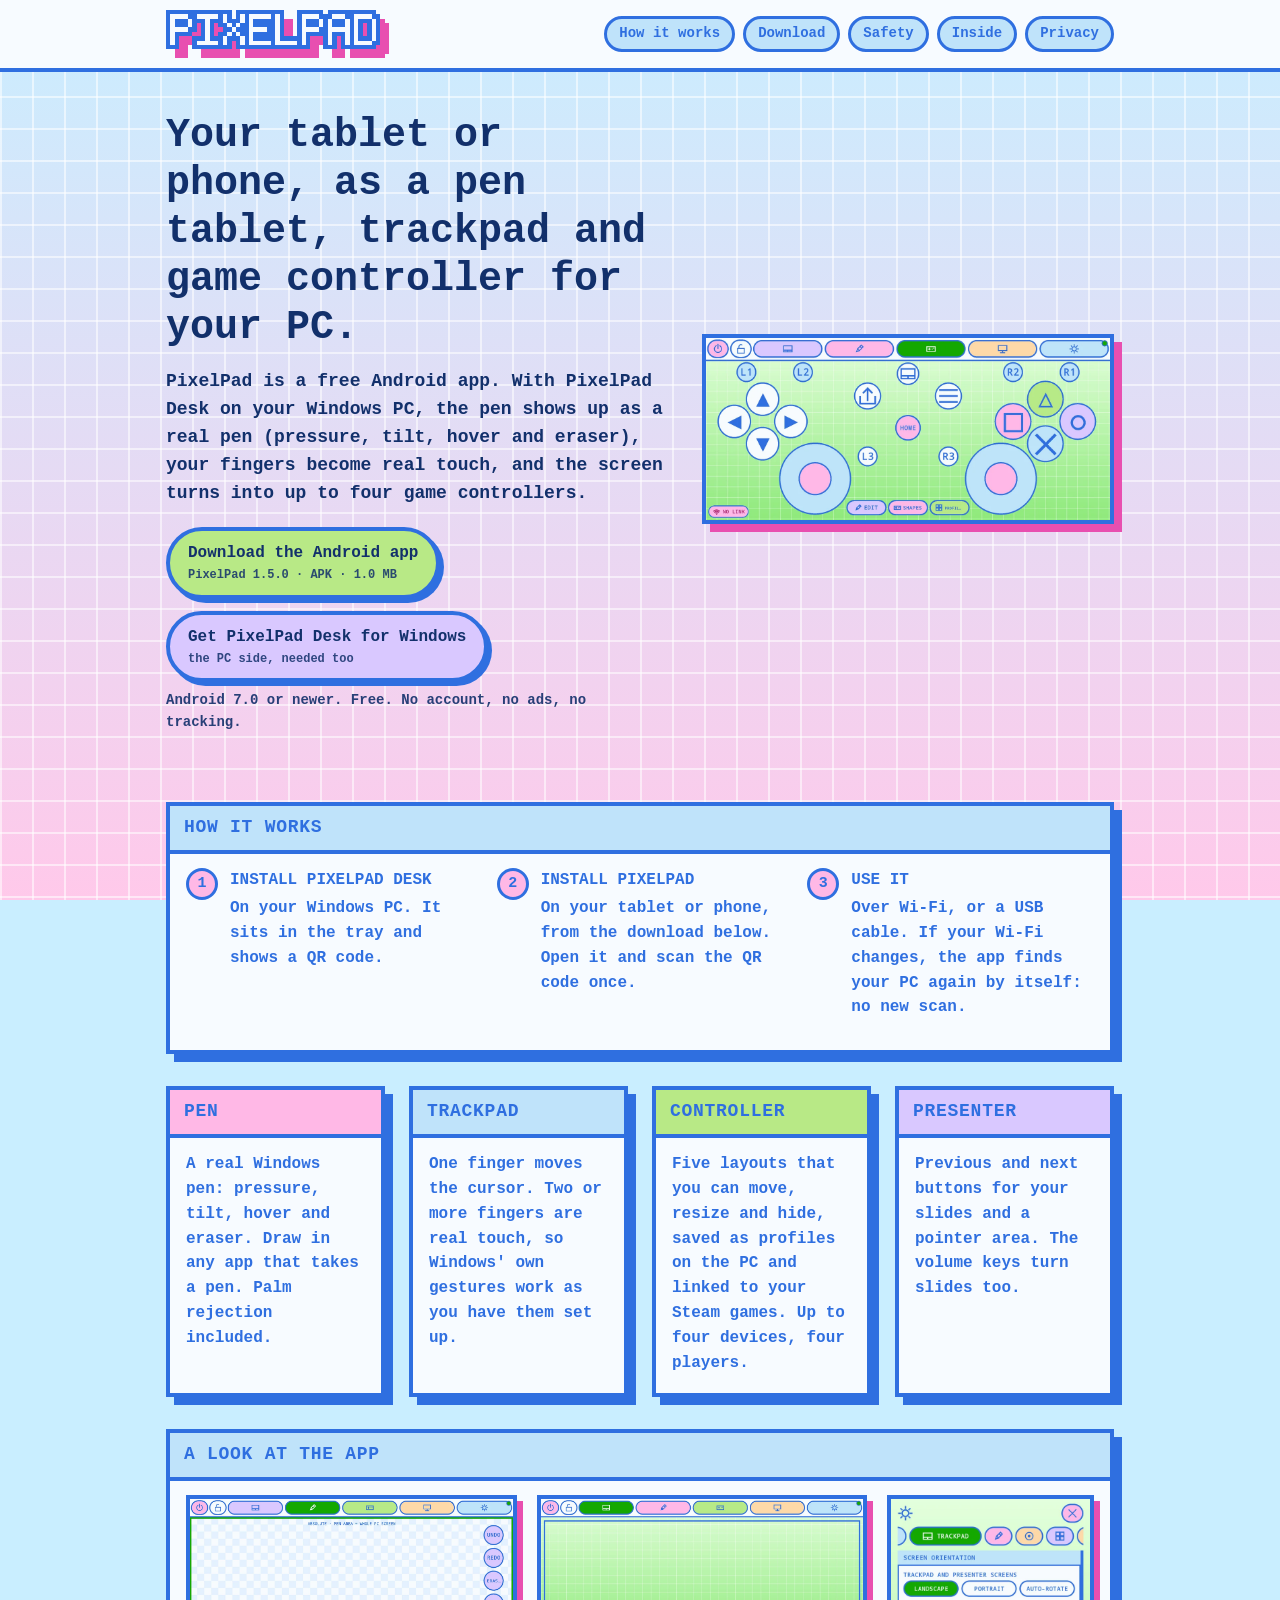
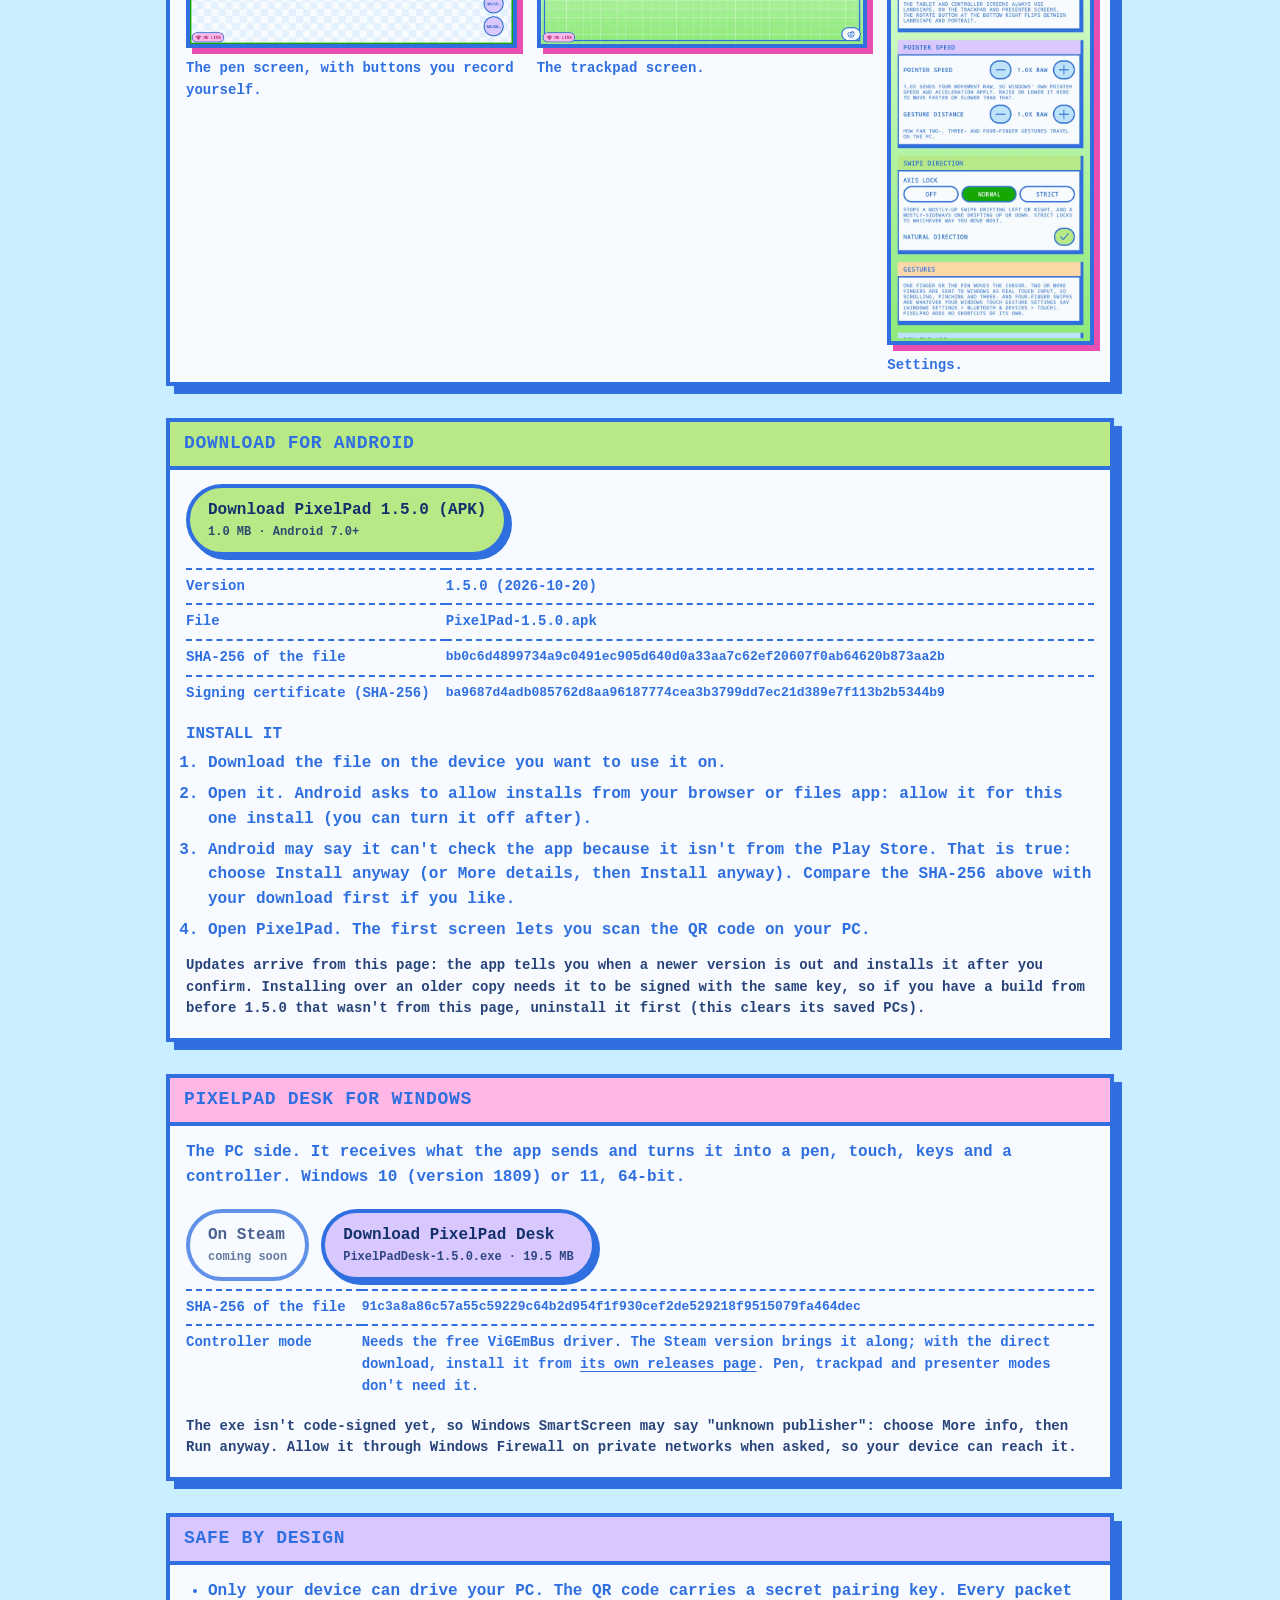
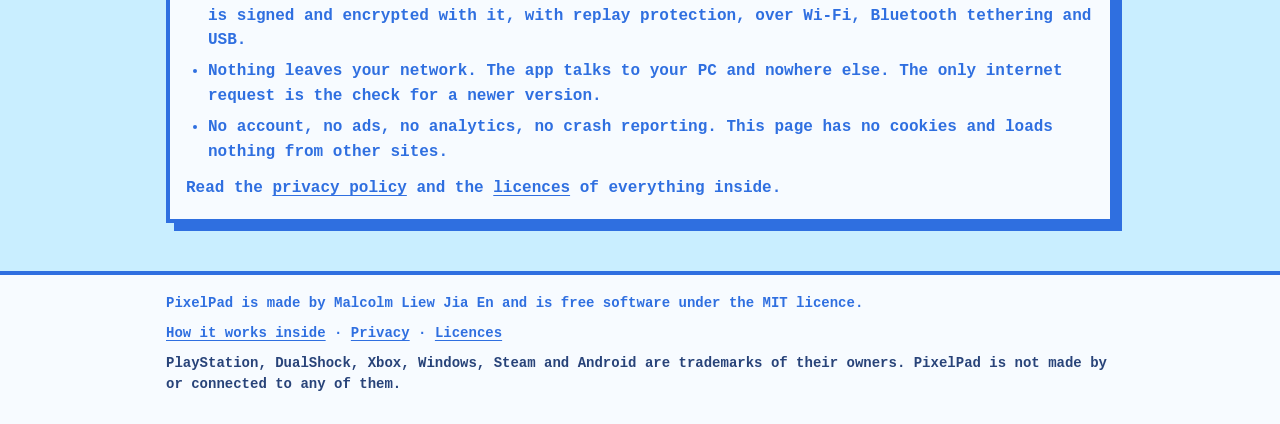
==== docs/pixelpad/index.html @ fdeb503b "PixelPad 1.5.0: project page, downloads and update feed at /pixelpad/; refreshed the portfolio entry" ====
<!doctype html>
<html lang="en">
<head>
<meta charset="utf-8">
<meta name="viewport" content="width=device-width, initial-scale=1">
<title>PixelPad: your tablet as a pen tablet, trackpad and controller</title>
<meta name="description" content="PixelPad is a free Android app that turns a tablet or phone into a pen tablet, trackpad, game controller and presenter clicker for your Windows PC. Download the APK.">
<meta property="og:title" content="PixelPad">
<meta property="og:description" content="Your Android tablet or phone as a pen tablet, trackpad, game controller and presenter clicker for your PC.">
<meta property="og:image" content="https://liewjiaen.com/pixelpad/img/og.png">
<meta property="og:type" content="website">
<link rel="icon" type="image/png" href="img/favicon.png">
<link rel="stylesheet" href="style.css">
</head>
<body>
<header class="top"><div class="wrap">
  <a href="./"><img src="img/logo.png" alt="PixelPad" width="222" height="48"></a>
  <nav aria-label="Page sections"><a href="#how">How it works</a><a href="#download">Download</a><a href="#safe">Safety</a><a href="architecture.html">Inside</a><a href="privacy.html">Privacy</a></nav>
</div></header>

<main class="wrap">
  <div class="hero">
    <div>
      <h1>Your tablet or phone, as a pen tablet, trackpad and game controller for your PC.</h1>
      <p class="lead">PixelPad is a free Android app. With PixelPad Desk on your Windows PC, the pen shows up as a real pen (pressure, tilt, hover and eraser), your fingers become real touch, and the screen turns into up to four game controllers.</p>
      <div class="buttons">
        <a class="btn" href="PixelPad-1.5.0.apk" download>Download the Android app<small>PixelPad 1.5.0 · APK · 1.0 MB</small></a>
        <a class="btn alt" href="#windows">Get PixelPad Desk for Windows<small>the PC side, needed too</small></a>
      </div>
      <p class="note">Android 7.0 or newer. Free. No account, no ads, no tracking.</p>
    </div>
    <img class="shot" src="img/controller.webp" width="1200" height="540" alt="PixelPad's controller screen: a pastel pixel-style gamepad with two sticks, a d-pad, four round buttons and shoulder buttons.">
  </div>

  <section id="how" aria-labelledby="how-h">
    <div class="card"><header><h2 id="how-h">How it works</h2></header><div class="body">
      <div class="grid three">
        <div class="step"><b class="n">1</b><div><h3>Install PixelPad Desk</h3><p>On your Windows PC. It sits in the tray and shows a QR code.</p></div></div>
        <div class="step"><b class="n">2</b><div><h3>Install PixelPad</h3><p>On your tablet or phone, from the download below. Open it and scan the QR code once.</p></div></div>
        <div class="step"><b class="n">3</b><div><h3>Use it</h3><p>Over Wi-Fi, or a USB cable. If your Wi-Fi changes, the app finds your PC again by itself: no new scan.</p></div></div>
      </div>
    </div></div>
  </section>

  <section aria-label="What it does">
    <div class="grid four">
      <div class="card pink"><header><h2>Pen</h2></header><div class="body"><p>A real Windows pen: pressure, tilt, hover and eraser. Draw in any app that takes a pen. Palm rejection included.</p></div></div>
      <div class="card"><header><h2>Trackpad</h2></header><div class="body"><p>One finger moves the cursor. Two or more fingers are real touch, so Windows' own gestures work as you have them set up.</p></div></div>
      <div class="card green"><header><h2>Controller</h2></header><div class="body"><p>Five layouts that you can move, resize and hide, saved as profiles on the PC and linked to your Steam games. Up to four devices, four players.</p></div></div>
      <div class="card lilac"><header><h2>Presenter</h2></header><div class="body"><p>Previous and next buttons for your slides and a pointer area. The volume keys turn slides too.</p></div></div>
    </div>
  </section>

  <section id="screens" aria-labelledby="screens-h">
    <div class="card"><header><h2 id="screens-h">A look at the app</h2></header><div class="body">
      <div class="shots">
        <figure><img src="img/pen.webp" width="1200" height="540" loading="lazy" alt="The pen screen: a checkerboard canvas area with undo, redo, eraser and brush buttons on the right."><figcaption>The pen screen, with buttons you record yourself.</figcaption></figure>
        <figure><img src="img/trackpad.webp" width="1200" height="540" loading="lazy" alt="The trackpad screen: a large pastel pad inside a blue frame."><figcaption>The trackpad screen.</figcaption></figure>
        <figure><img src="img/settings.webp" width="540" height="1200" loading="lazy" alt="Settings: pointer speed, swipe direction and gestures, in pastel cards."><figcaption>Settings.</figcaption></figure>
      </div>
    </div></div>
  </section>

  <section id="download" aria-labelledby="dl-h">
    <div class="card green"><header><h2 id="dl-h">Download for Android</h2></header><div class="body">
      <p><a class="btn" href="PixelPad-1.5.0.apk" download>Download PixelPad 1.5.0 (APK)<small>1.0 MB · Android 7.0+</small></a></p>
      <table class="facts">
        <tr><td>Version</td><td>1.5.0 (2026-10-20)</td></tr>
        <tr><td>File</td><td>PixelPad-1.5.0.apk</td></tr>
        <tr><td>SHA-256 of the file</td><td class="hash">bb0c6d4899734a9c0491ec905d640d0a33aa7c62ef20607f0ab64620b873aa2b</td></tr>
        <tr><td>Signing certificate (SHA-256)</td><td class="hash">ba9687d4adb085762d8aa96187774cea3b3799dd7ec21d389e7f113b2b5344b9</td></tr>
      </table>
      <h3>Install it</h3>
      <ol>
        <li>Download the file on the device you want to use it on.</li>
        <li>Open it. Android asks to allow installs from your browser or files app: allow it for this one install (you can turn it off after).</li>
        <li>Android may say it can't check the app because it isn't from the Play Store. That is true: choose <b>Install anyway</b> (or <b>More details</b>, then <b>Install anyway</b>). Compare the SHA-256 above with your download first if you like.</li>
        <li>Open PixelPad. The first screen lets you scan the QR code on your PC.</li>
      </ol>
      <p class="note">Updates arrive from this page: the app tells you when a newer version is out and installs it after you confirm. Installing over an older copy needs it to be signed with the same key, so if you have a build from before 1.5.0 that wasn't from this page, uninstall it first (this clears its saved PCs).</p>
    </div></div>
  </section>

  <section id="windows" aria-labelledby="win-h">
    <div class="card pink"><header><h2 id="win-h">PixelPad Desk for Windows</h2></header><div class="body">
      <p>The PC side. It receives what the app sends and turns it into a pen, touch, keys and a controller. Windows 10 (version 1809) or 11, 64-bit.</p>
      <div class="buttons">
        <span class="btn off" aria-disabled="true">On Steam<small>coming soon</small></span>
        <a class="btn alt" href="PixelPadDesk-1.5.0.exe" download>Download PixelPad Desk<small>PixelPadDesk-1.5.0.exe · 19.5 MB</small></a>
      </div>
      <table class="facts">
        <tr><td>SHA-256 of the file</td><td class="hash">91c3a8a86c57a55c59229c64b2d954f1f930cef2de529218f9515079fa464dec</td></tr>
        <tr><td>Controller mode</td><td>Needs the free ViGEmBus driver. The Steam version brings it along; with the direct download, install it from <a href="https://github.com/nefarius/ViGEmBus/releases">its own releases page</a>. Pen, trackpad and presenter modes don't need it.</td></tr>
      </table>
      <p class="note">The exe isn't code-signed yet, so Windows SmartScreen may say "unknown publisher": choose <b>More info</b>, then <b>Run anyway</b>. Allow it through Windows Firewall on private networks when asked, so your device can reach it.</p>
    </div></div>
  </section>

  <section id="safe" aria-labelledby="safe-h">
    <div class="card lilac"><header><h2 id="safe-h">Safe by design</h2></header><div class="body">
      <ul>
        <li><b>Only your device can drive your PC.</b> The QR code carries a secret pairing key. Every packet is signed and encrypted with it, with replay protection, over Wi-Fi, Bluetooth tethering and USB.</li>
        <li><b>Nothing leaves your network.</b> The app talks to your PC and nowhere else. The only internet request is the check for a newer version.</li>
        <li><b>No account, no ads, no analytics, no crash reporting.</b> This page has no cookies and loads nothing from other sites.</li>
      </ul>
      <p>Read the <a href="privacy.html">privacy policy</a> and the <a href="THIRD-PARTY-NOTICES.txt">licences</a> of everything inside.</p>
    </div></div>
  </section>
</main>

<footer class="bottom"><div class="wrap">
  <span>PixelPad is made by Malcolm Liew Jia En and is free software under the MIT licence.</span>
  <span><a href="architecture.html">How it works inside</a> · <a href="privacy.html">Privacy</a> · <a href="THIRD-PARTY-NOTICES.txt">Licences</a></span>
  <span class="note">PlayStation, DualShock, Xbox, Windows, Steam and Android are trademarks of their owners. PixelPad is not made by or connected to any of them.</span>
</div></footer>
</body>
</html>
---- docs/pixelpad/style.css ----
:root {
  --ink: #2f6fe0; --ink-dark: #12306b; --paper: #f7fbff; --pink: #ffb8e6; --hot: #e84fb0; --green: #b8e986; --baby: #bfe3fa; --lilac: #d9c8ff; --peach: #ffd9a8;
  --sky: #c9eeff; --blush: #ffc9ea;
  --mono: "Courier New", Courier, monospace;
}
* { box-sizing: border-box; }
html { scroll-behavior: smooth; }
body {
  margin: 0; font: bold 16px/1.55 var(--mono); color: var(--ink); background-color: var(--sky);
  background-image: linear-gradient(rgba(255,255,255,.55) 2px, transparent 2px), linear-gradient(90deg, rgba(255,255,255,.55) 2px, transparent 2px), linear-gradient(var(--sky), var(--blush));
  background-size: 32px 32px, 32px 32px, 100% 100%; background-attachment: fixed;
}
a { color: var(--ink); text-underline-offset: 3px; }
a:hover { color: var(--hot); }
.wrap { max-width: 980px; margin: 0 auto; padding: 0 16px; }
header.top { background: var(--paper); border-bottom: 4px solid var(--ink); }
header.top .wrap { display: flex; align-items: center; justify-content: space-between; gap: 16px; padding-top: 10px; padding-bottom: 10px; flex-wrap: wrap; }
header.top img { height: 48px; width: auto; image-rendering: pixelated; display: block; }
nav { display: flex; gap: 8px; flex-wrap: wrap; }
nav a { text-decoration: none; border: 3px solid var(--ink); background: var(--baby); padding: 4px 12px; border-radius: 999px; font-size: 14px; }
nav a:hover { background: var(--pink); color: var(--ink); }
h1 { font-size: clamp(24px, 4.4vw, 40px); line-height: 1.2; margin: 0 0 16px; color: var(--ink-dark); }
h2 { margin: 0; font-size: 18px; letter-spacing: .04em; text-transform: uppercase; }
h3 { margin: 0 0 4px; font-size: 16px; text-transform: uppercase; }
p { margin: 0 0 12px; }
.hero { padding: 40px 0 24px; display: grid; grid-template-columns: 1.1fr .9fr; gap: 32px; align-items: center; }
.hero .lead { font-size: 18px; color: var(--ink-dark); }
.hero img.shot { width: 100%; height: auto; border: 4px solid var(--ink); box-shadow: 8px 8px 0 var(--hot); background: var(--paper); display: block; }
.buttons { display: flex; flex-wrap: wrap; gap: 12px; margin: 20px 0 8px; }
.btn { display: inline-block; text-decoration: none; border: 4px solid var(--ink); background: var(--green); color: var(--ink-dark); padding: 10px 18px; border-radius: 999px; box-shadow: 4px 4px 0 var(--ink); }
.btn small { display: block; font-size: 12px; font-weight: bold; opacity: .85; }
.btn.alt { background: var(--lilac); }
.btn:hover { background: var(--hot); color: var(--paper); }
.btn.off { background: var(--paper); box-shadow: none; opacity: .75; cursor: default; }
.btn.off:hover { background: var(--paper); color: var(--ink-dark); }
.note { font-size: 14px; color: var(--ink-dark); opacity: .9; }
section { margin: 32px 0; }
.card { background: var(--paper); border: 4px solid var(--ink); box-shadow: 8px 8px 0 var(--ink); }
.card > header { padding: 8px 14px; border-bottom: 4px solid var(--ink); background: var(--baby); }
.card > .body { padding: 14px 16px 6px; }
.card.pink > header { background: var(--pink); } .card.green > header { background: var(--green); } .card.lilac > header { background: var(--lilac); } .card.peach > header { background: var(--peach); }
.grid { display: grid; gap: 24px; }
.grid.two { grid-template-columns: repeat(2, 1fr); } .grid.three { grid-template-columns: repeat(3, 1fr); } .grid.four { grid-template-columns: repeat(4, 1fr); }
.step { display: flex; gap: 12px; align-items: flex-start; margin-bottom: 12px; }
.step b.n { flex: none; width: 32px; height: 32px; border: 3px solid var(--ink); border-radius: 50%; background: var(--pink); display: grid; place-items: center; font-size: 15px; }
.shots { display: grid; grid-template-columns: 1.6fr 1.6fr 1fr; gap: 20px; align-items: start; }
.shots figure { margin: 0; }
.shots img { width: 100%; height: auto; display: block; border: 4px solid var(--ink); box-shadow: 6px 6px 0 var(--hot); background: var(--paper); }
.shots figcaption { margin-top: 10px; font-size: 14px; }
table.facts { border-collapse: collapse; width: 100%; font-size: 14px; margin-bottom: 12px; }
table.facts td { border-top: 2px dashed var(--ink); padding: 6px 8px 6px 0; vertical-align: top; }
table.facts td:first-child { white-space: nowrap; width: 1%; padding-right: 16px; }
code, .hash { font-family: var(--mono); word-break: break-all; font-size: 13px; }
ol, ul { padding-left: 22px; margin: 0 0 12px; } li { margin-bottom: 6px; }
footer.bottom { margin-top: 48px; background: var(--paper); border-top: 4px solid var(--ink); padding: 18px 0 28px; font-size: 14px; }
footer.bottom .wrap { display: flex; flex-wrap: wrap; gap: 8px 24px; justify-content: space-between; }
@media (max-width: 760px) {
  .hero, .grid.two, .grid.three, .grid.four, .shots { grid-template-columns: 1fr; }
  .hero { padding-top: 24px; }
  .shots figure:nth-child(3) { max-width: 260px; }
}
@media (prefers-reduced-motion: reduce) { html { scroll-behavior: auto; } }

/* architecture page */
.diagram { margin: 8px 0 20px; padding: 12px; background: var(--paper); border: 3px solid var(--ink); overflow-x: auto; }
.diagram pre.mermaid { margin: 0; font: 13px/1.4 var(--mono); white-space: pre; color: var(--ink-dark); text-align: center; }
.diagram svg { max-width: none; height: auto; }
table.grid-table { border-collapse: collapse; width: 100%; font-size: 14px; margin: 8px 0 16px; }
table.grid-table th, table.grid-table td { border: 2px solid var(--ink); padding: 6px 10px; vertical-align: top; text-align: left; }
table.grid-table th { background: var(--baby); }
.toc { display: flex; flex-wrap: wrap; gap: 8px; margin: 0 0 8px; }
.toc a { text-decoration: none; border: 3px solid var(--ink); background: var(--baby); padding: 4px 12px; border-radius: 999px; font-size: 14px; }
.toc a:hover { background: var(--pink); }
h2.sec { font-size: 22px; margin: 0 0 10px; color: var(--ink-dark); text-transform: none; letter-spacing: 0; }
h3.flow { margin: 22px 0 6px; font-size: 16px; text-transform: none; color: var(--ink-dark); }
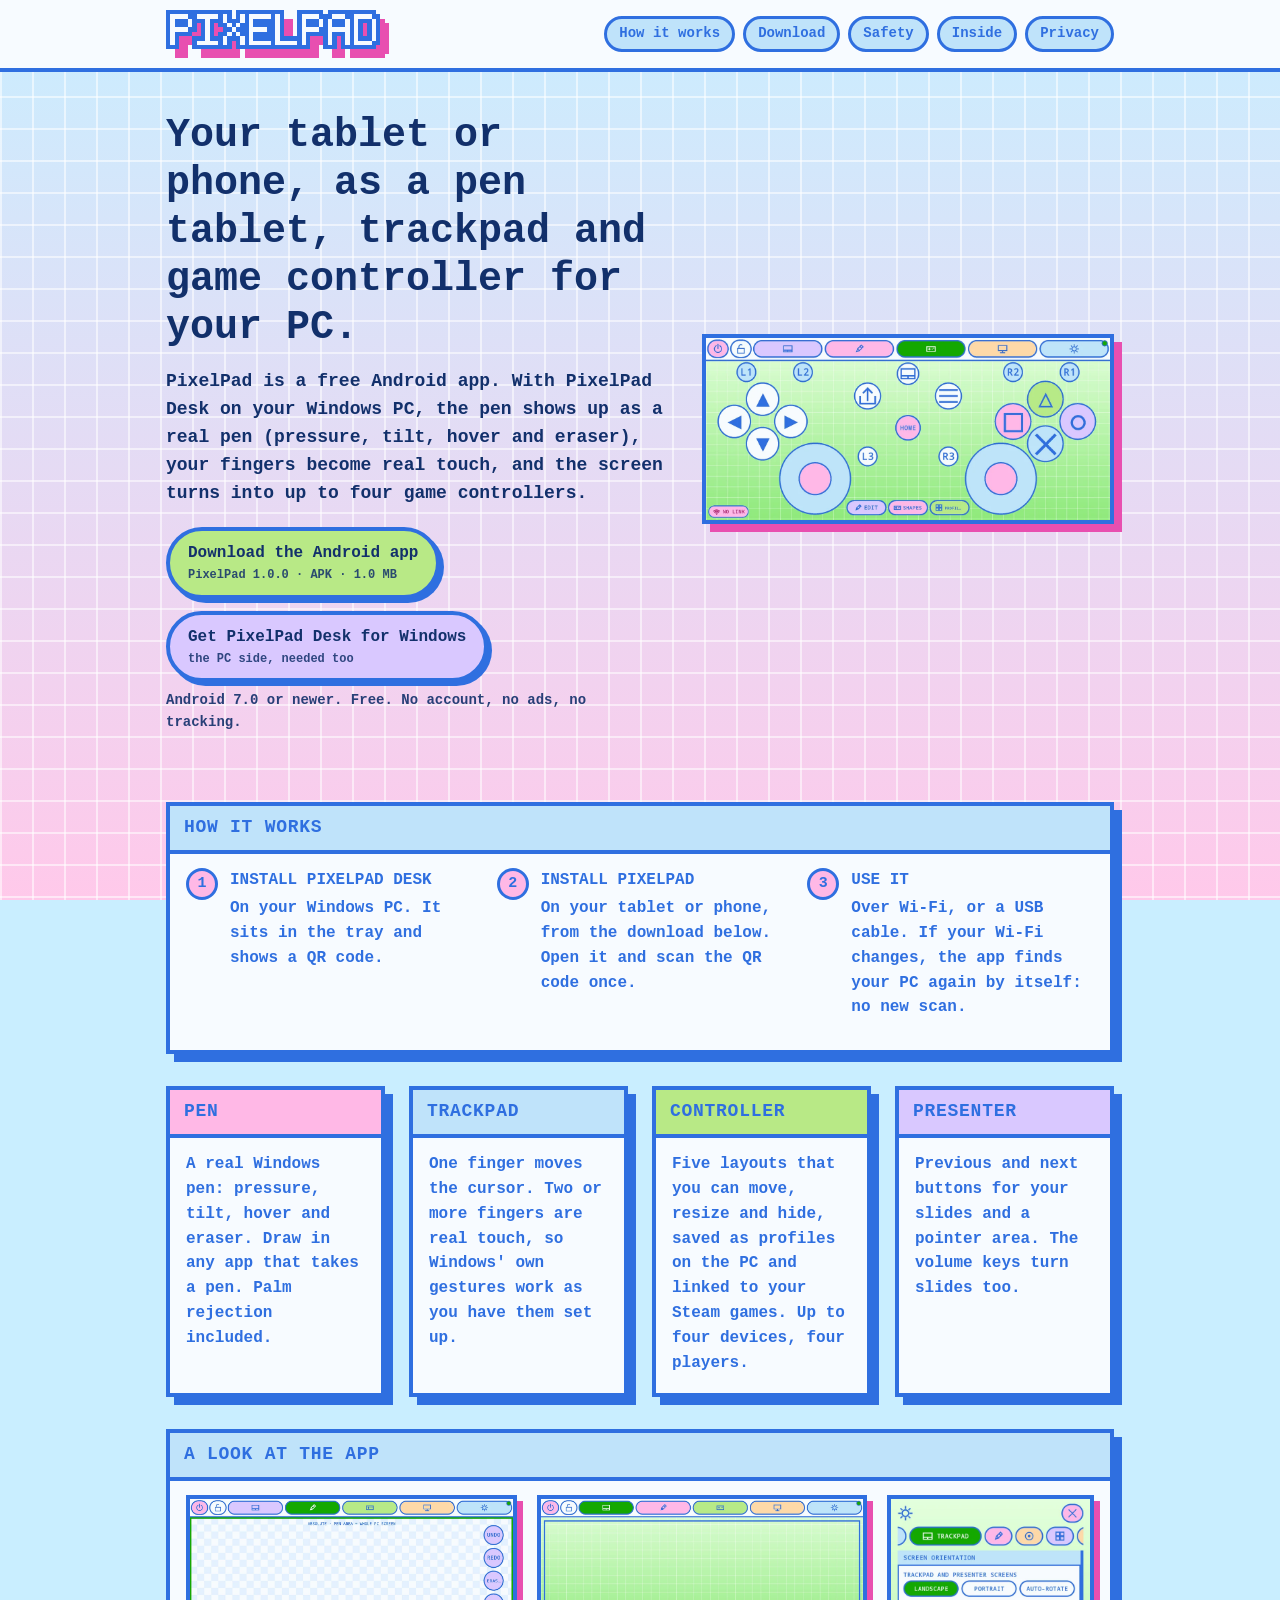
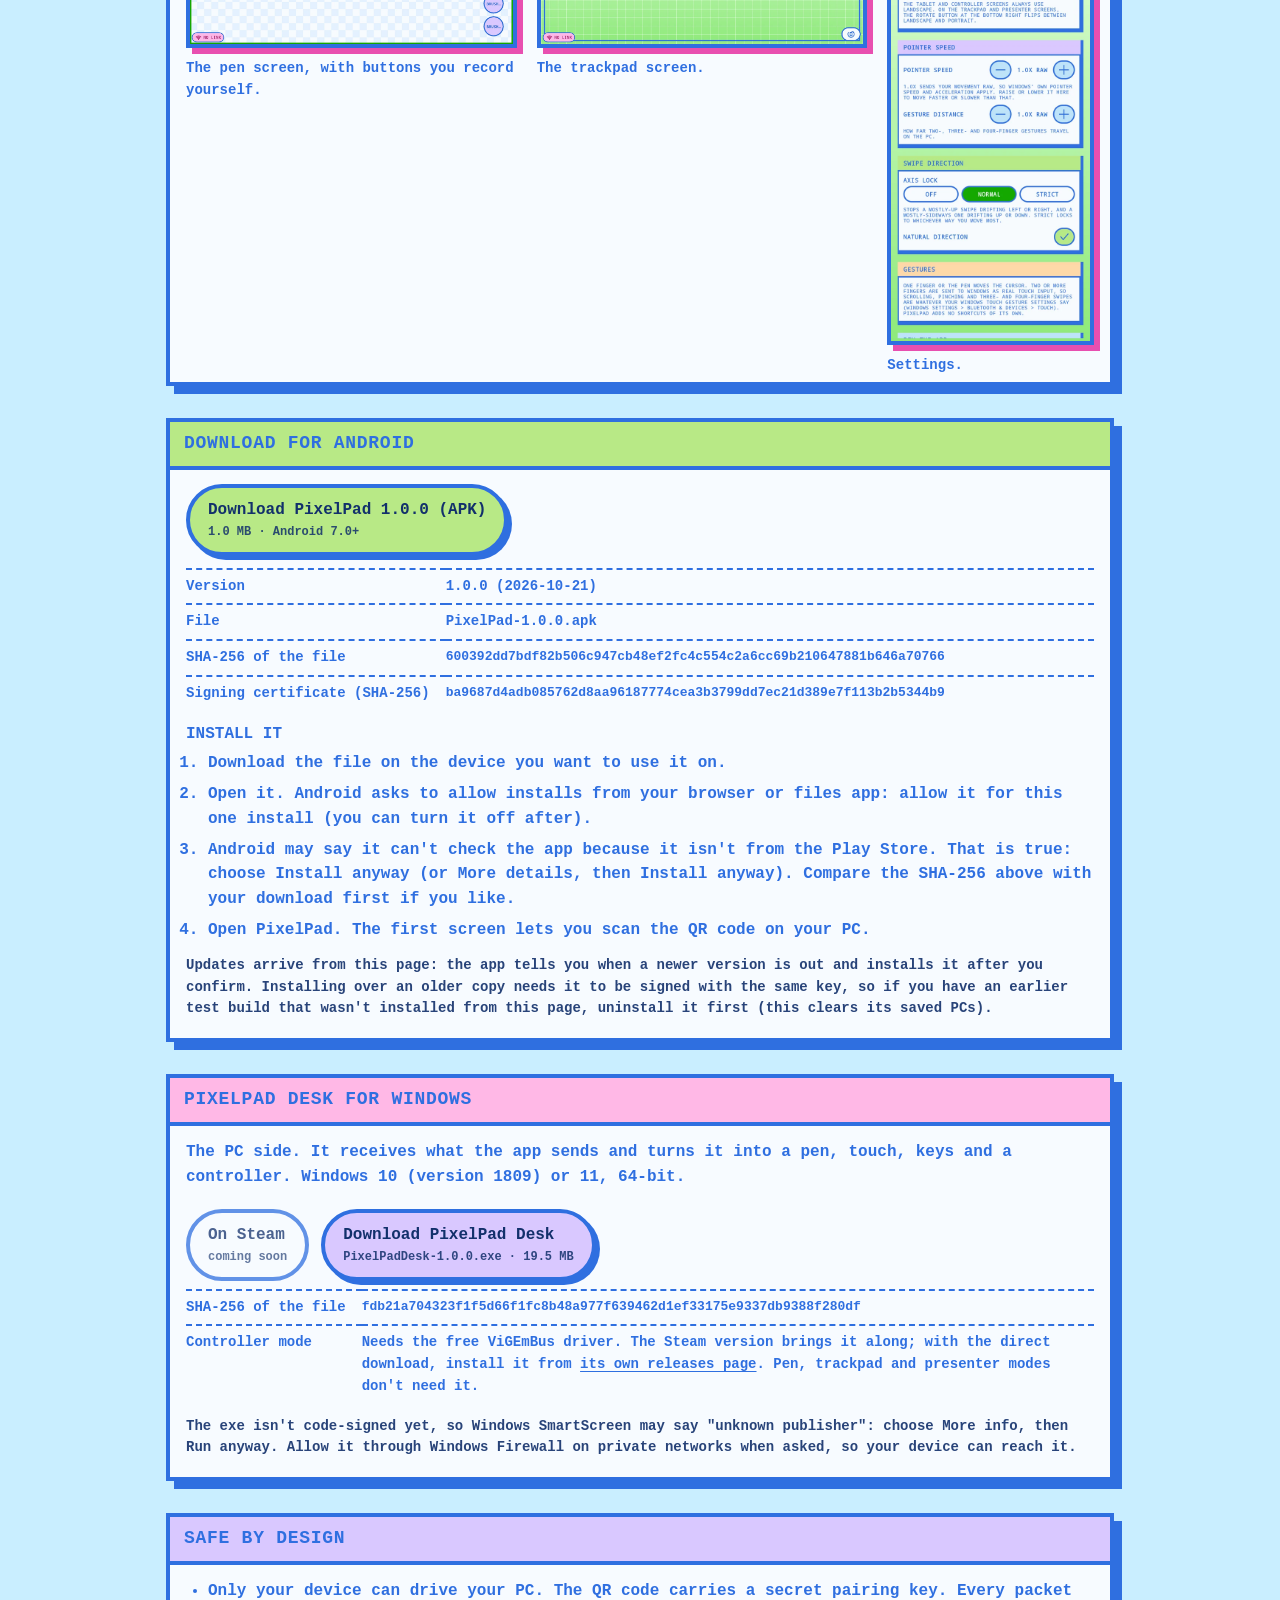
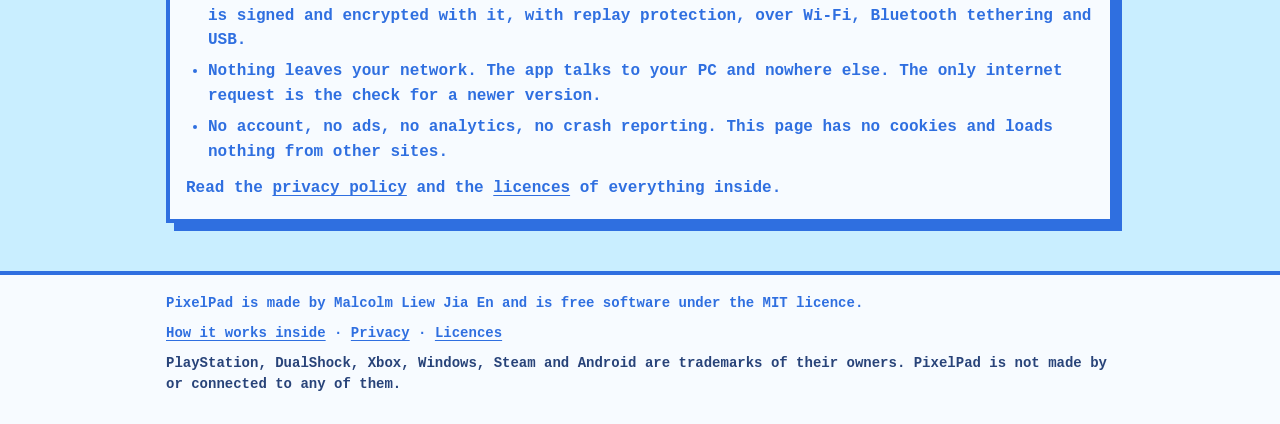
==== commit 6a29bb02: "PixelPad: version numbering restarted at 1.0.0 (page, downloads and update feed; portfolio text)" ====
--- a/docs/pixelpad/index.html
+++ b/docs/pixelpad/index.html
@@ -24,7 +24,7 @@
       <h1>Your tablet or phone, as a pen tablet, trackpad and game controller for your PC.</h1>
       <p class="lead">PixelPad is a free Android app. With PixelPad Desk on your Windows PC, the pen shows up as a real pen (pressure, tilt, hover and eraser), your fingers become real touch, and the screen turns into up to four game controllers.</p>
       <div class="buttons">
-        <a class="btn" href="PixelPad-1.5.0.apk" download>Download the Android app<small>PixelPad 1.5.0 · APK · 1.0 MB</small></a>
+        <a class="btn" href="PixelPad-1.0.0.apk" download>Download the Android app<small>PixelPad 1.0.0 · APK · 1.0 MB</small></a>
         <a class="btn alt" href="#windows">Get PixelPad Desk for Windows<small>the PC side, needed too</small></a>
       </div>
       <p class="note">Android 7.0 or newer. Free. No account, no ads, no tracking.</p>
@@ -63,11 +63,11 @@
 
   <section id="download" aria-labelledby="dl-h">
     <div class="card green"><header><h2 id="dl-h">Download for Android</h2></header><div class="body">
-      <p><a class="btn" href="PixelPad-1.5.0.apk" download>Download PixelPad 1.5.0 (APK)<small>1.0 MB · Android 7.0+</small></a></p>
+      <p><a class="btn" href="PixelPad-1.0.0.apk" download>Download PixelPad 1.0.0 (APK)<small>1.0 MB · Android 7.0+</small></a></p>
       <table class="facts">
-        <tr><td>Version</td><td>1.5.0 (2026-10-20)</td></tr>
-        <tr><td>File</td><td>PixelPad-1.5.0.apk</td></tr>
-        <tr><td>SHA-256 of the file</td><td class="hash">bb0c6d4899734a9c0491ec905d640d0a33aa7c62ef20607f0ab64620b873aa2b</td></tr>
+        <tr><td>Version</td><td>1.0.0 (2026-10-21)</td></tr>
+        <tr><td>File</td><td>PixelPad-1.0.0.apk</td></tr>
+        <tr><td>SHA-256 of the file</td><td class="hash">600392dd7bdf82b506c947cb48ef2fc4c554c2a6cc69b210647881b646a70766</td></tr>
         <tr><td>Signing certificate (SHA-256)</td><td class="hash">ba9687d4adb085762d8aa96187774cea3b3799dd7ec21d389e7f113b2b5344b9</td></tr>
       </table>
       <h3>Install it</h3>
@@ -77,7 +77,7 @@
         <li>Android may say it can't check the app because it isn't from the Play Store. That is true: choose <b>Install anyway</b> (or <b>More details</b>, then <b>Install anyway</b>). Compare the SHA-256 above with your download first if you like.</li>
         <li>Open PixelPad. The first screen lets you scan the QR code on your PC.</li>
       </ol>
-      <p class="note">Updates arrive from this page: the app tells you when a newer version is out and installs it after you confirm. Installing over an older copy needs it to be signed with the same key, so if you have a build from before 1.5.0 that wasn't from this page, uninstall it first (this clears its saved PCs).</p>
+      <p class="note">Updates arrive from this page: the app tells you when a newer version is out and installs it after you confirm. Installing over an older copy needs it to be signed with the same key, so if you have an earlier test build that wasn't installed from this page, uninstall it first (this clears its saved PCs).</p>
     </div></div>
   </section>
 
@@ -86,10 +86,10 @@
       <p>The PC side. It receives what the app sends and turns it into a pen, touch, keys and a controller. Windows 10 (version 1809) or 11, 64-bit.</p>
       <div class="buttons">
         <span class="btn off" aria-disabled="true">On Steam<small>coming soon</small></span>
-        <a class="btn alt" href="PixelPadDesk-1.5.0.exe" download>Download PixelPad Desk<small>PixelPadDesk-1.5.0.exe · 19.5 MB</small></a>
+        <a class="btn alt" href="PixelPadDesk-1.0.0.exe" download>Download PixelPad Desk<small>PixelPadDesk-1.0.0.exe · 19.5 MB</small></a>
       </div>
       <table class="facts">
-        <tr><td>SHA-256 of the file</td><td class="hash">91c3a8a86c57a55c59229c64b2d954f1f930cef2de529218f9515079fa464dec</td></tr>
+        <tr><td>SHA-256 of the file</td><td class="hash">fdb21a704323f1f5d66f1fc8b48a977f639462d1ef33175e9337db9388f280df</td></tr>
         <tr><td>Controller mode</td><td>Needs the free ViGEmBus driver. The Steam version brings it along; with the direct download, install it from <a href="https://github.com/nefarius/ViGEmBus/releases">its own releases page</a>. Pen, trackpad and presenter modes don't need it.</td></tr>
       </table>
       <p class="note">The exe isn't code-signed yet, so Windows SmartScreen may say "unknown publisher": choose <b>More info</b>, then <b>Run anyway</b>. Allow it through Windows Firewall on private networks when asked, so your device can reach it.</p>
